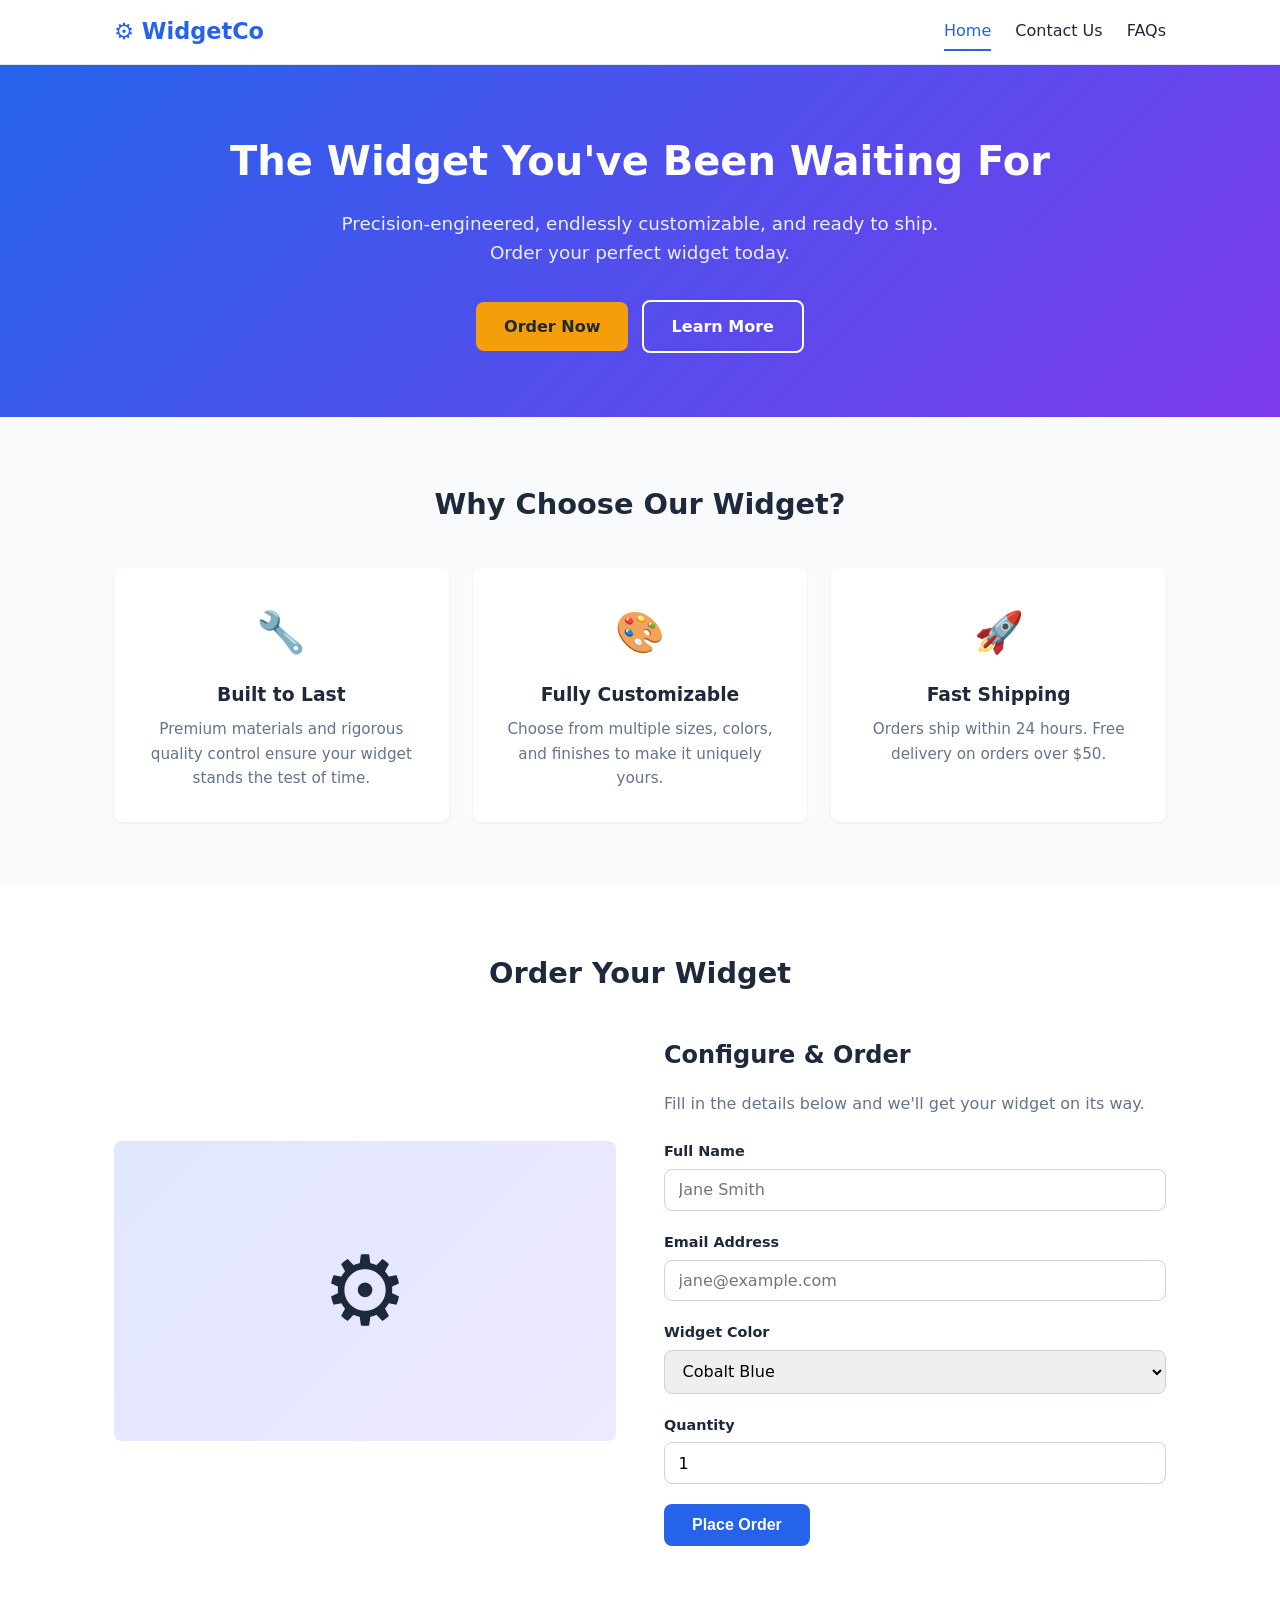
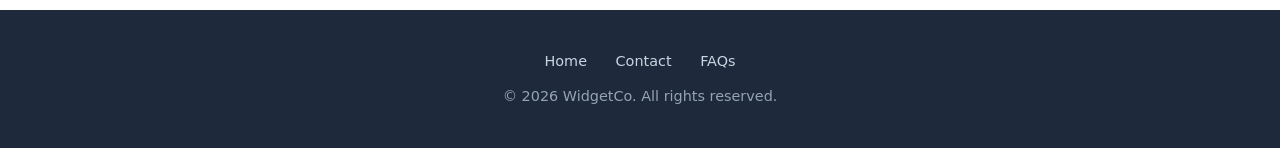
==== index.html @ 50bd6130 "first post" ====
<!DOCTYPE html>
<html lang="en">
<head>
  <meta charset="UTF-8">
  <meta name="viewport" content="width=device-width, initial-scale=1.0">
  <title>WidgetCo — Order Your Widget</title>
  <link rel="stylesheet" href="styles.css">
</head>
<body>

  <!-- Header -->
  <header>
    <div class="container">
      <span class="logo">⚙️ WidgetCo</span>
      <button class="nav-toggle" aria-label="Toggle navigation" onclick="document.querySelector('nav').classList.toggle('open')">☰</button>
      <nav>
        <a href="index.html" class="active">Home</a>
        <a href="contact.html">Contact Us</a>
        <a href="faq.html">FAQs</a>
      </nav>
    </div>
  </header>

  <!-- Hero -->
  <section class="hero">
    <div class="container">
      <h1>The Widget You've Been Waiting For</h1>
      <p>Precision-engineered, endlessly customizable, and ready to ship. Order your perfect widget today.</p>
      <a href="#order" class="btn btn-primary">Order Now</a>
      <a href="faq.html" class="btn btn-outline" style="margin-left:.5rem;">Learn More</a>
    </div>
  </section>

  <!-- Features -->
  <section class="section">
    <div class="container">
      <h2 class="section-title">Why Choose Our Widget?</h2>
      <div class="cards">
        <div class="card">
          <div class="icon">🔧</div>
          <h3>Built to Last</h3>
          <p>Premium materials and rigorous quality control ensure your widget stands the test of time.</p>
        </div>
        <div class="card">
          <div class="icon">🎨</div>
          <h3>Fully Customizable</h3>
          <p>Choose from multiple sizes, colors, and finishes to make it uniquely yours.</p>
        </div>
        <div class="card">
          <div class="icon">🚀</div>
          <h3>Fast Shipping</h3>
          <p>Orders ship within 24 hours. Free delivery on orders over $50.</p>
        </div>
      </div>
    </div>
  </section>

  <!-- Order Section -->
  <section class="order-section" id="order">
    <div class="container">
      <h2 class="section-title">Order Your Widget</h2>
      <div class="order-grid">
        <div class="widget-preview">⚙️</div>
        <div class="order-form">
          <h2>Configure &amp; Order</h2>
          <p>Fill in the details below and we'll get your widget on its way.</p>
          <form id="orderForm" onsubmit="handleOrder(event)">
            <div class="form-group">
              <label for="name">Full Name</label>
              <input type="text" id="name" name="name" required placeholder="Jane Smith">
            </div>
            <div class="form-group">
              <label for="email">Email Address</label>
              <input type="email" id="email" name="email" required placeholder="jane@example.com">
            </div>
            <div class="form-group">
              <label for="color">Widget Color</label>
              <select id="color" name="color">
                <option value="blue">Cobalt Blue</option>
                <option value="red">Ruby Red</option>
                <option value="green">Emerald Green</option>
                <option value="black">Midnight Black</option>
              </select>
            </div>
            <div class="form-group">
              <label for="qty">Quantity</label>
              <input type="number" id="qty" name="qty" min="1" max="100" value="1" required>
            </div>
            <button type="submit" class="btn btn-submit">Place Order</button>
            <div class="success-msg" id="orderSuccess">🎉 Order placed! Check your email for confirmation.</div>
          </form>
        </div>
      </div>
    </div>
  </section>

  <!-- Footer -->
  <footer>
    <div class="container">
      <div class="footer-links">
        <a href="index.html">Home</a>
        <a href="contact.html">Contact</a>
        <a href="faq.html">FAQs</a>
      </div>
      <p>&copy; 2026 WidgetCo. All rights reserved.</p>
    </div>
  </footer>

  <script>
    function handleOrder(e) {
      e.preventDefault();
      document.getElementById('orderSuccess').style.display = 'block';
      e.target.reset();
    }
  </script>
</body>
</html>
---- styles.css ----
/* ===== Reset & Base ===== */
*, *::before, *::after { box-sizing: border-box; margin: 0; padding: 0; }

:root {
  --primary: #2563eb;
  --primary-dark: #1d4ed8;
  --accent: #f59e0b;
  --bg: #f8fafc;
  --surface: #ffffff;
  --text: #1e293b;
  --text-muted: #64748b;
  --radius: 8px;
}

body {
  font-family: 'Segoe UI', system-ui, -apple-system, sans-serif;
  color: var(--text);
  background: var(--bg);
  line-height: 1.6;
}

a { color: var(--primary); text-decoration: none; }
a:hover { text-decoration: underline; }

img { max-width: 100%; display: block; }

/* ===== Layout ===== */
.container { max-width: 1100px; margin: 0 auto; padding: 0 1.5rem; }

/* ===== Header / Nav ===== */
header {
  background: var(--surface);
  border-bottom: 1px solid #e2e8f0;
  position: sticky;
  top: 0;
  z-index: 100;
}

header .container {
  display: flex;
  align-items: center;
  justify-content: space-between;
  height: 64px;
}

.logo {
  font-size: 1.4rem;
  font-weight: 700;
  color: var(--primary);
}

nav { display: flex; gap: 1.5rem; align-items: center; }

nav a {
  font-weight: 500;
  color: var(--text);
  padding: 0.3rem 0;
  border-bottom: 2px solid transparent;
  transition: border-color 0.2s;
}

nav a:hover,
nav a.active {
  border-color: var(--primary);
  color: var(--primary);
  text-decoration: none;
}

/* Mobile nav toggle */
.nav-toggle { display: none; background: none; border: none; font-size: 1.6rem; cursor: pointer; }

@media (max-width: 640px) {
  .nav-toggle { display: block; }
  nav {
    display: none;
    flex-direction: column;
    position: absolute;
    top: 64px;
    left: 0;
    right: 0;
    background: var(--surface);
    padding: 1rem 1.5rem;
    border-bottom: 1px solid #e2e8f0;
  }
  nav.open { display: flex; }
}

/* ===== Hero ===== */
.hero {
  text-align: center;
  padding: 4rem 1.5rem;
  background: linear-gradient(135deg, var(--primary), #7c3aed);
  color: #fff;
}

.hero h1 { font-size: 2.5rem; margin-bottom: 1rem; }
.hero p  { font-size: 1.15rem; max-width: 600px; margin: 0 auto 2rem; opacity: 0.9; }

/* ===== Buttons ===== */
.btn {
  display: inline-block;
  padding: 0.75rem 1.75rem;
  border-radius: var(--radius);
  font-weight: 600;
  font-size: 1rem;
  cursor: pointer;
  border: none;
  transition: background 0.2s, transform 0.1s;
}

.btn:hover { transform: translateY(-1px); text-decoration: none; }

.btn-primary { background: var(--accent); color: #1e293b; }
.btn-primary:hover { background: #d97706; }

.btn-outline {
  background: transparent;
  border: 2px solid #fff;
  color: #fff;
}
.btn-outline:hover { background: rgba(255,255,255,0.15); }

.btn-submit { background: var(--primary); color: #fff; }
.btn-submit:hover { background: var(--primary-dark); }

/* ===== Features / Cards ===== */
.section { padding: 4rem 0; }
.section-title { text-align: center; font-size: 1.8rem; margin-bottom: 2.5rem; }

.cards {
  display: grid;
  grid-template-columns: repeat(auto-fit, minmax(280px, 1fr));
  gap: 1.5rem;
}

.card {
  background: var(--surface);
  border-radius: var(--radius);
  padding: 2rem;
  box-shadow: 0 1px 3px rgba(0,0,0,0.08);
  text-align: center;
}

.card .icon { font-size: 2.5rem; margin-bottom: 1rem; }
.card h3 { margin-bottom: 0.5rem; }
.card p  { color: var(--text-muted); font-size: 0.95rem; }

/* ===== Order Section ===== */
.order-section {
  background: var(--surface);
  padding: 4rem 0;
}

.order-grid {
  display: grid;
  grid-template-columns: 1fr 1fr;
  gap: 3rem;
  align-items: center;
}

@media (max-width: 768px) { .order-grid { grid-template-columns: 1fr; } }

.widget-preview {
  background: linear-gradient(135deg, #e0e7ff, #ede9fe);
  border-radius: var(--radius);
  display: flex;
  align-items: center;
  justify-content: center;
  min-height: 300px;
  font-size: 6rem;
}

.order-form h2 { margin-bottom: 1rem; }
.order-form p  { color: var(--text-muted); margin-bottom: 1.5rem; }

/* ===== Forms ===== */
.form-group { margin-bottom: 1.25rem; }

.form-group label {
  display: block;
  font-weight: 600;
  margin-bottom: 0.35rem;
  font-size: 0.9rem;
}

.form-group input,
.form-group select,
.form-group textarea {
  width: 100%;
  padding: 0.65rem 0.85rem;
  border: 1px solid #cbd5e1;
  border-radius: var(--radius);
  font-size: 1rem;
  font-family: inherit;
  transition: border-color 0.2s;
}

.form-group input:focus,
.form-group select:focus,
.form-group textarea:focus {
  outline: none;
  border-color: var(--primary);
  box-shadow: 0 0 0 3px rgba(37,99,235,0.15);
}

textarea { resize: vertical; }

/* ===== FAQ ===== */
.faq-list { max-width: 750px; margin: 0 auto; }

.faq-item {
  background: var(--surface);
  border-radius: var(--radius);
  margin-bottom: 0.75rem;
  box-shadow: 0 1px 3px rgba(0,0,0,0.06);
  overflow: hidden;
}

.faq-question {
  width: 100%;
  background: none;
  border: none;
  padding: 1.15rem 1.5rem;
  font-size: 1rem;
  font-weight: 600;
  text-align: left;
  cursor: pointer;
  display: flex;
  justify-content: space-between;
  align-items: center;
  font-family: inherit;
  color: var(--text);
}

.faq-question:hover { color: var(--primary); }

.faq-question .arrow {
  transition: transform 0.25s;
  font-size: 1.2rem;
}

.faq-item.open .faq-question .arrow { transform: rotate(180deg); }

.faq-answer {
  max-height: 0;
  overflow: hidden;
  transition: max-height 0.3s ease;
}

.faq-answer-inner {
  padding: 0 1.5rem 1.25rem;
  color: var(--text-muted);
  line-height: 1.7;
}

/* ===== Contact ===== */
.contact-grid {
  display: grid;
  grid-template-columns: 1fr 1fr;
  gap: 3rem;
}

@media (max-width: 768px) { .contact-grid { grid-template-columns: 1fr; } }

.contact-info h2 { margin-bottom: 1rem; }
.contact-info p  { color: var(--text-muted); margin-bottom: 1.5rem; }

.contact-detail {
  display: flex;
  align-items: center;
  gap: 0.75rem;
  margin-bottom: 1rem;
  font-size: 0.95rem;
}

.contact-detail .icon { font-size: 1.3rem; }

/* ===== Footer ===== */
footer {
  background: #1e293b;
  color: #94a3b8;
  padding: 2.5rem 0;
  text-align: center;
  font-size: 0.9rem;
}

footer a { color: #cbd5e1; }
footer .footer-links { margin-bottom: 0.75rem; }
footer .footer-links a { margin: 0 0.75rem; }

/* ===== Utility ===== */
.text-center { text-align: center; }
.mt-1 { margin-top: 0.5rem; }
.mt-2 { margin-top: 1rem; }
.mt-3 { margin-top: 1.5rem; }
.success-msg {
  display: none;
  background: #dcfce7;
  color: #166534;
  padding: 1rem;
  border-radius: var(--radius);
  margin-top: 1rem;
  text-align: center;
}
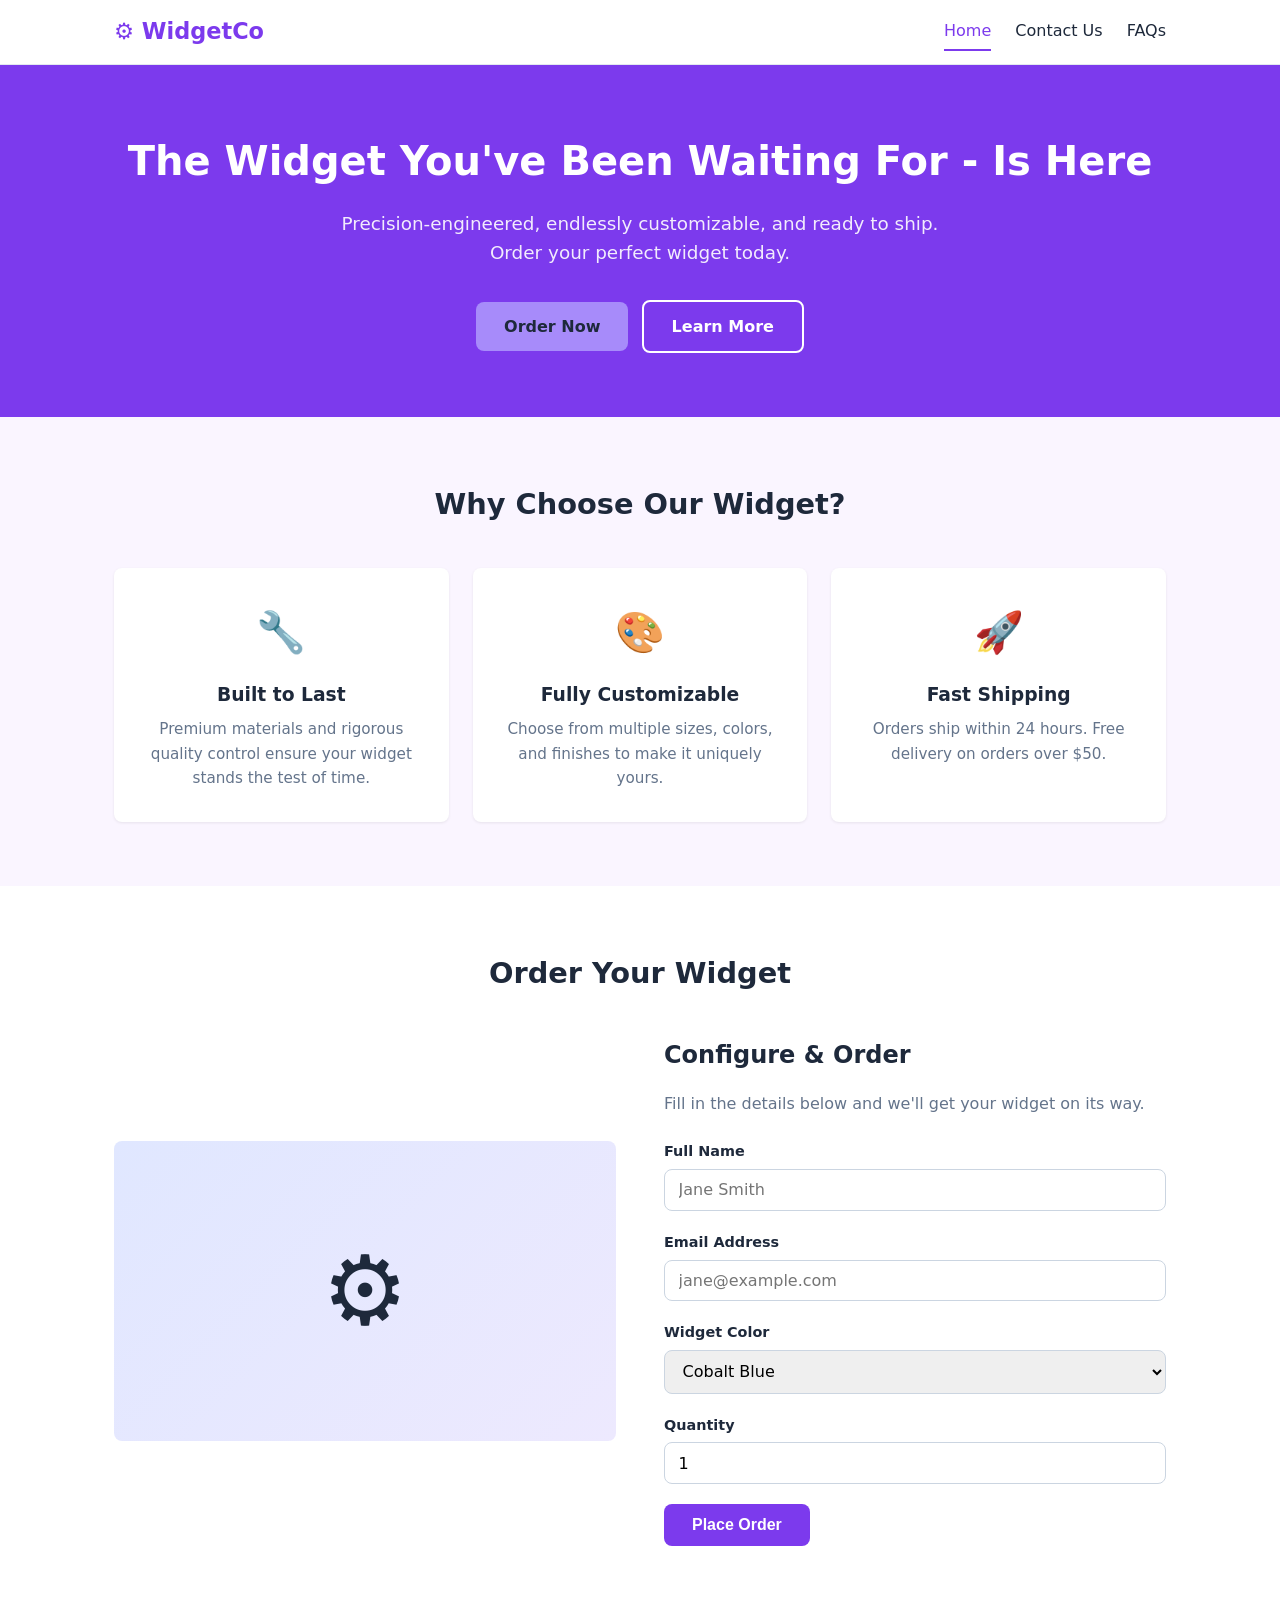
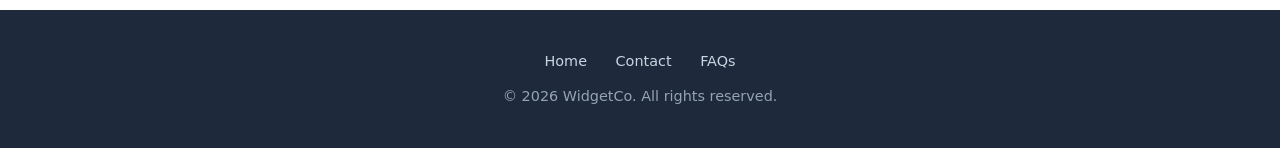
==== commit 0ec4ab65: "purple" ====
--- a/index.html
+++ b/index.html
@@ -24,7 +24,7 @@
   <!-- Hero -->
   <section class="hero">
     <div class="container">
-      <h1>The Widget You've Been Waiting For</h1>
+      <h1>The Widget You've Been Waiting For - Is Here</h1>
       <p>Precision-engineered, endlessly customizable, and ready to ship. Order your perfect widget today.</p>
       <a href="#order" class="btn btn-primary">Order Now</a>
       <a href="faq.html" class="btn btn-outline" style="margin-left:.5rem;">Learn More</a>
--- a/styles.css
+++ b/styles.css
@@ -2,10 +2,10 @@
 *, *::before, *::after { box-sizing: border-box; margin: 0; padding: 0; }
 
 :root {
-  --primary: #2563eb;
-  --primary-dark: #1d4ed8;
-  --accent: #f59e0b;
-  --bg: #f8fafc;
+  --primary: #7c3aed;
+  --primary-dark: #6d28d9;
+  --accent: #a78bfa;
+  --bg: #faf5ff;
   --surface: #ffffff;
   --text: #1e293b;
   --text-muted: #64748b;
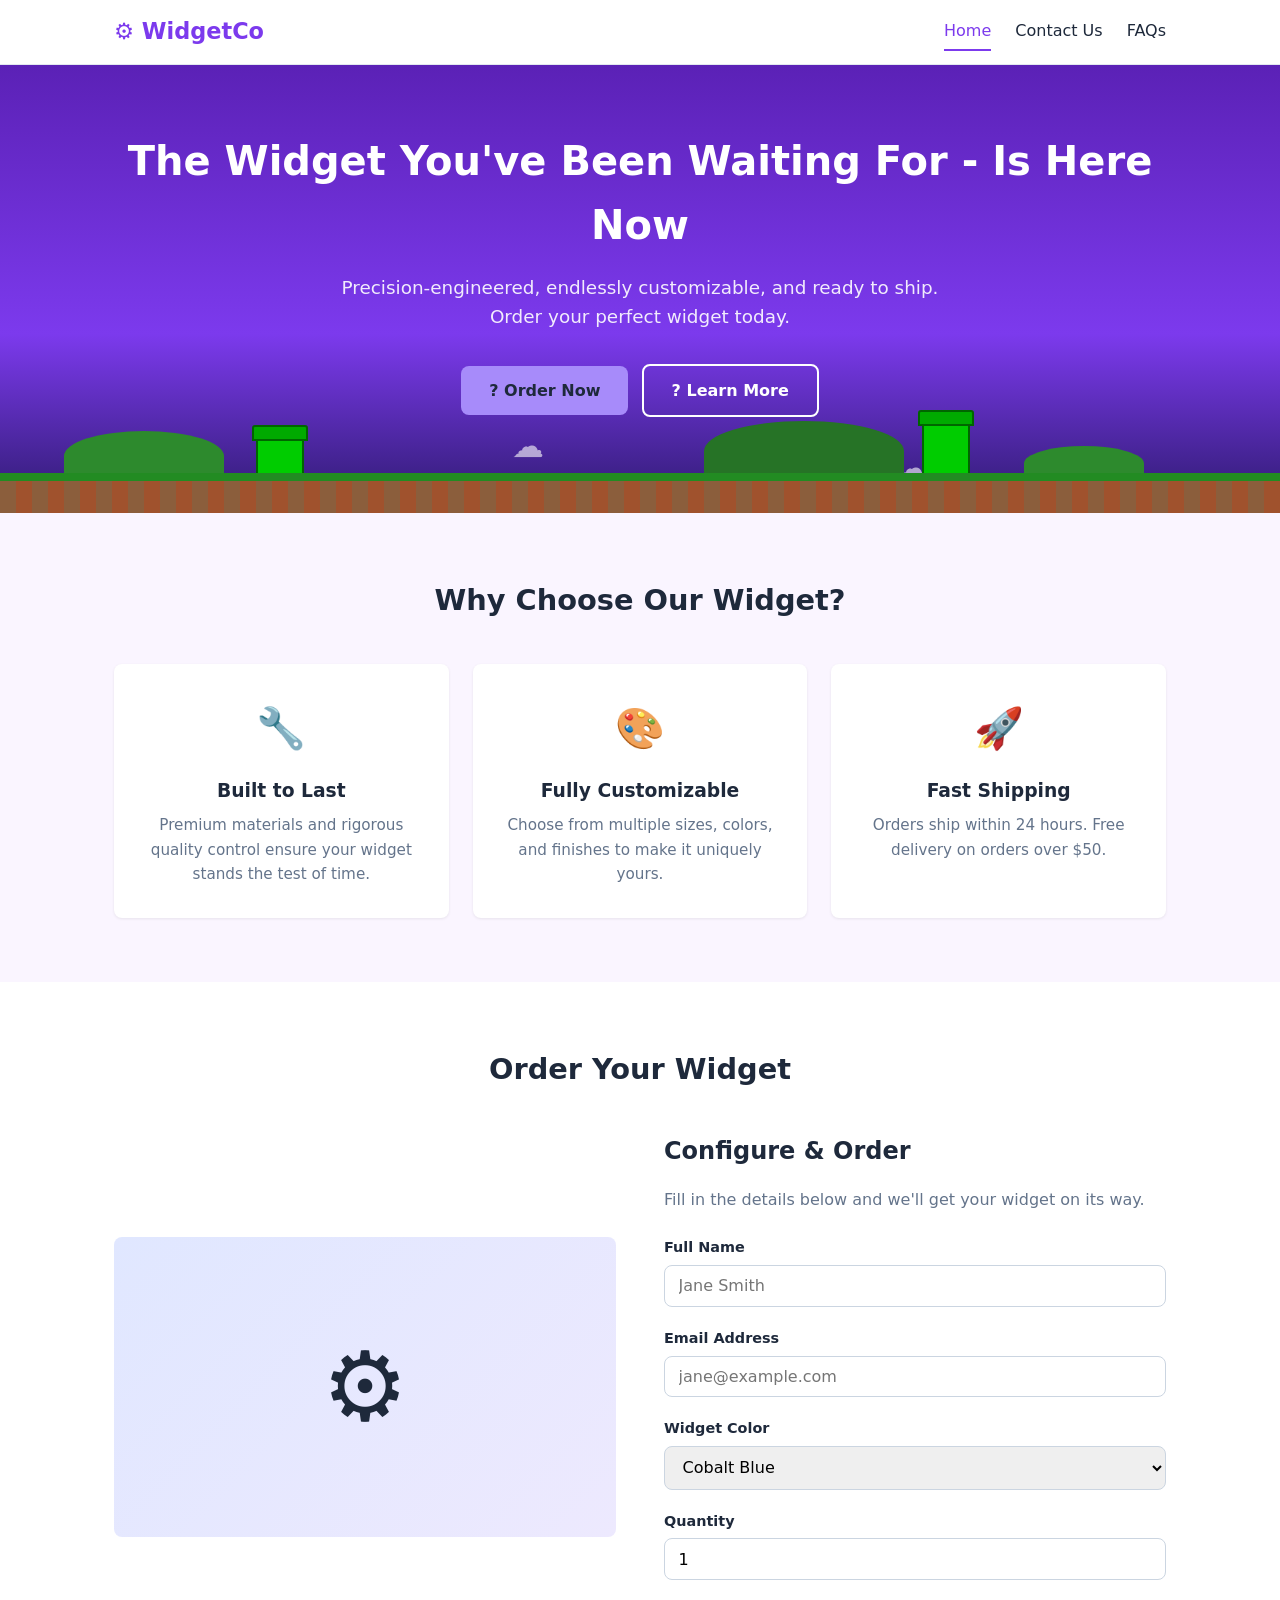
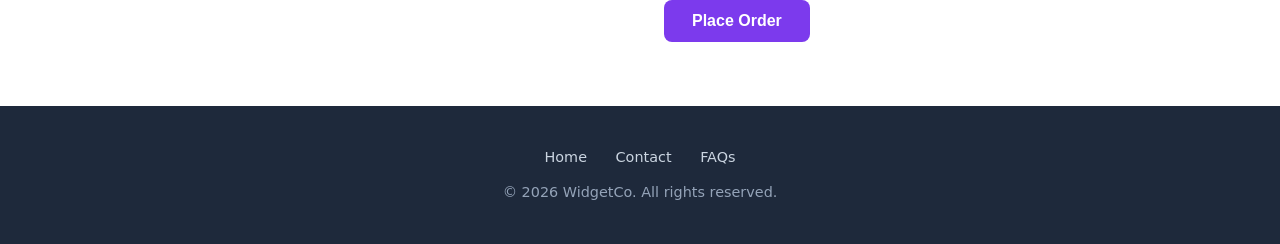
==== commit 437a6912: "mario change" ====
--- a/index.html
+++ b/index.html
@@ -22,13 +22,99 @@
   </header>
 
   <!-- Hero -->
-  <section class="hero">
-    <div class="container">
-      <h1>The Widget You've Been Waiting For - Is Here</h1>
+  <section class="hero" id="heroSection">
+    <div class="container" style="position:relative;z-index:2;">
+      <h1>The Widget You've Been Waiting For - Is Here Now</h1>
       <p>Precision-engineered, endlessly customizable, and ready to ship. Order your perfect widget today.</p>
-      <a href="#order" class="btn btn-primary">Order Now</a>
-      <a href="faq.html" class="btn btn-outline" style="margin-left:.5rem;">Learn More</a>
-    </div>
+      <a href="#order" class="btn btn-primary mario-btn" id="btnOrder">? Order Now</a>
+      <a href="faq.html" class="btn btn-outline mario-btn" id="btnLearn" style="margin-left:.5rem;">? Learn More</a>
+    </div>
+
+    <!-- Skyline elements -->
+    <div class="mario-skyline">
+      <!-- Clouds -->
+      <span class="mario-cloud" style="top:20px;left:10%;">☁️</span>
+      <span class="mario-cloud" style="top:8px;left:40%;animation-delay:-7s;">☁️</span>
+      <span class="mario-cloud" style="top:30px;left:70%;animation-delay:-13s;">☁️</span>
+
+      <!-- Hills -->
+      <div class="mario-hill" style="left:5%;width:160px;height:50px;background:#2d8a2d;"></div>
+      <div class="mario-hill" style="left:55%;width:200px;height:60px;background:#267326;"></div>
+      <div class="mario-hill" style="left:80%;width:120px;height:35px;background:#2d8a2d;"></div>
+
+      <!-- Pipes -->
+      <div class="mario-pipe" style="left:20%;">
+        <div class="mario-pipe-top"></div>
+        <div class="mario-pipe-body"></div>
+      </div>
+      <div class="mario-pipe" style="left:72%;">
+        <div class="mario-pipe-top"></div>
+        <div class="mario-pipe-body" style="height:55px;"></div>
+      </div>
+
+      <!-- Ground -->
+      <div class="mario-ground"></div>
+    </div>
+
+    <!-- Mario sprite (pixel art via inline SVG) -->
+    <svg id="mario" viewBox="0 0 16 20" xmlns="http://www.w3.org/2000/svg" style="left:-100px;">
+      <!-- Hat -->
+      <rect x="3" y="0" width="9" height="1" fill="#e00"/>
+      <rect x="2" y="1" width="12" height="1" fill="#e00"/>
+      <rect x="2" y="2" width="12" height="1" fill="#e00"/>
+      <!-- Face -->
+      <rect x="2" y="3" width="3" height="1" fill="#8B5E3C"/>
+      <rect x="5" y="3" width="2" height="1" fill="#fdcba0"/>
+      <rect x="7" y="3" width="1" height="1" fill="#8B5E3C"/>
+      <rect x="8" y="3" width="3" height="1" fill="#fdcba0"/>
+      <rect x="1" y="4" width="1" height="1" fill="#8B5E3C"/>
+      <rect x="2" y="4" width="1" height="1" fill="#fdcba0"/>
+      <rect x="3" y="4" width="1" height="1" fill="#8B5E3C"/>
+      <rect x="4" y="4" width="3" height="1" fill="#fdcba0"/>
+      <rect x="7" y="4" width="1" height="1" fill="#8B5E3C"/>
+      <rect x="8" y="4" width="3" height="1" fill="#fdcba0"/>
+      <rect x="11" y="4" width="1" height="1" fill="#fdcba0"/>
+      <rect x="1" y="5" width="1" height="1" fill="#8B5E3C"/>
+      <rect x="2" y="5" width="1" height="1" fill="#fdcba0"/>
+      <rect x="3" y="5" width="2" height="1" fill="#8B5E3C"/>
+      <rect x="5" y="5" width="3" height="1" fill="#fdcba0"/>
+      <rect x="8" y="5" width="3" height="1" fill="#8B5E3C"/>
+      <rect x="11" y="5" width="1" height="1" fill="#fdcba0"/>
+      <rect x="3" y="6" width="7" height="1" fill="#fdcba0"/>
+      <!-- Shirt -->
+      <rect x="2" y="7" width="3" height="1" fill="#e00"/>
+      <rect x="5" y="7" width="2" height="1" fill="#00c"/>
+      <rect x="7" y="7" width="3" height="1" fill="#e00"/>
+      <rect x="1" y="8" width="2" height="1" fill="#e00"/>
+      <rect x="3" y="8" width="1" height="1" fill="#00c"/>
+      <rect x="4" y="8" width="1" height="1" fill="#e00"/>
+      <rect x="5" y="8" width="2" height="1" fill="#00c"/>
+      <rect x="7" y="8" width="1" height="1" fill="#e00"/>
+      <rect x="8" y="8" width="1" height="1" fill="#00c"/>
+      <rect x="9" y="8" width="2" height="1" fill="#e00"/>
+      <rect x="1" y="9" width="1" height="1" fill="#e00"/>
+      <rect x="2" y="9" width="3" height="1" fill="#00c"/>
+      <rect x="5" y="9" width="2" height="1" fill="#e00"/>
+      <rect x="7" y="9" width="3" height="1" fill="#00c"/>
+      <rect x="10" y="9" width="1" height="1" fill="#e00"/>
+      <!-- Overalls -->
+      <rect x="2" y="10" width="2" height="1" fill="#00c"/>
+      <rect x="4" y="10" width="4" height="1" fill="#00c"/>
+      <rect x="8" y="10" width="2" height="1" fill="#00c"/>
+      <rect x="2" y="11" width="8" height="1" fill="#00c"/>
+      <rect x="3" y="12" width="3" height="1" fill="#00c"/>
+      <rect x="7" y="12" width="3" height="1" fill="#00c"/>
+      <!-- Overalls bottom / legs -->
+      <rect x="2" y="13" width="3" height="1" fill="#00c"/>
+      <rect x="8" y="13" width="3" height="1" fill="#00c"/>
+      <rect x="2" y="14" width="3" height="1" fill="#00c"/>
+      <rect x="8" y="14" width="3" height="1" fill="#00c"/>
+      <!-- Shoes -->
+      <rect x="1" y="15" width="3" height="1" fill="#8B4513"/>
+      <rect x="9" y="15" width="3" height="1" fill="#8B4513"/>
+      <rect x="0" y="16" width="4" height="1" fill="#8B4513"/>
+      <rect x="9" y="16" width="4" height="1" fill="#8B4513"/>
+    </svg>
   </section>
 
   <!-- Features -->
@@ -112,6 +198,82 @@
       document.getElementById('orderSuccess').style.display = 'block';
       e.target.reset();
     }
+
+    // === Mario Logic ===
+    (function() {
+      const hero = document.getElementById('heroSection');
+      const mario = document.getElementById('mario');
+      const buttons = document.querySelectorAll('.mario-btn');
+      let marioJumping = false;
+
+      // Follow cursor horizontally, stick to ground
+      hero.addEventListener('mousemove', function(e) {
+        const rect = hero.getBoundingClientRect();
+        const x = e.clientX - rect.left - 16; // center the 32px sprite
+        mario.style.left = Math.max(0, Math.min(x, rect.width - 32)) + 'px';
+      });
+
+      // Hide mario when cursor leaves hero
+      hero.addEventListener('mouseleave', function() {
+        mario.style.left = '-100px';
+      });
+
+      // Mario jump + question-block hit on button click
+      buttons.forEach(function(btn) {
+        btn.addEventListener('click', function(e) {
+          if (btn.getAttribute('href') === '#order') {
+            // let default scroll happen
+          } else {
+            e.preventDefault(); // prevent nav so user can see the animation
+            var href = btn.getAttribute('href');
+            setTimeout(function() { window.location.href = href; }, 700);
+          }
+          triggerMarioJump(btn);
+        });
+      });
+
+      function triggerMarioJump(btn) {
+        if (marioJumping) return;
+        marioJumping = true;
+
+        // Position mario under the clicked button
+        var heroRect = hero.getBoundingClientRect();
+        var btnRect = btn.getBoundingClientRect();
+        var centerX = btnRect.left - heroRect.left + btnRect.width / 2 - 16;
+        mario.style.left = centerX + 'px';
+        mario.style.transition = 'left 0.15s ease';
+
+        // Jump!
+        setTimeout(function() {
+          mario.classList.add('jumping');
+        }, 50);
+
+        // Hit the button at peak of jump
+        setTimeout(function() {
+          btn.classList.add('mario-hit');
+          spawnCoin(btn, heroRect);
+        }, 200);
+
+        // Clean up
+        setTimeout(function() {
+          mario.classList.remove('jumping');
+          btn.classList.remove('mario-hit');
+          mario.style.transition = 'left 0.05s linear';
+          marioJumping = false;
+        }, 600);
+      }
+
+      function spawnCoin(btn, heroRect) {
+        var coin = document.createElement('span');
+        coin.className = 'coin-pop';
+        coin.textContent = '🪙';
+        var btnRect = btn.getBoundingClientRect();
+        coin.style.left = (btnRect.left - heroRect.left + btnRect.width / 2 - 10) + 'px';
+        coin.style.top = (btnRect.top - heroRect.top - 20) + 'px';
+        hero.appendChild(coin);
+        setTimeout(function() { coin.remove(); }, 700);
+      }
+    })();
   </script>
 </body>
 </html>
--- a/styles.css
+++ b/styles.css
@@ -88,13 +88,142 @@
 /* ===== Hero ===== */
 .hero {
   text-align: center;
-  padding: 4rem 1.5rem;
-  background: linear-gradient(135deg, var(--primary), #7c3aed);
+  padding: 4rem 1.5rem 6rem;
+  background: linear-gradient(180deg, #5b21b6 0%, #7c3aed 60%, #2d1a6e 100%);
   color: #fff;
-}
-
-.hero h1 { font-size: 2.5rem; margin-bottom: 1rem; }
-.hero p  { font-size: 1.15rem; max-width: 600px; margin: 0 auto 2rem; opacity: 0.9; }
+  position: relative;
+  overflow: hidden;
+  cursor: none;
+}
+
+.hero h1 { font-size: 2.5rem; margin-bottom: 1rem; position: relative; z-index: 2; }
+.hero p  { font-size: 1.15rem; max-width: 600px; margin: 0 auto 2rem; opacity: 0.9; position: relative; z-index: 2; }
+
+/* Mario question-block style buttons */
+.hero .btn {
+  position: relative;
+  z-index: 2;
+  transition: background 0.2s, transform 0.08s;
+}
+.hero .btn.mario-hit {
+  animation: blockBump 0.3s ease;
+}
+@keyframes blockBump {
+  0%   { transform: translateY(0); }
+  30%  { transform: translateY(-12px); }
+  50%  { transform: translateY(-12px); }
+  100% { transform: translateY(0); }
+}
+
+/* Pixel skyline */
+.mario-skyline {
+  position: absolute;
+  bottom: 0;
+  left: 0;
+  width: 100%;
+  height: 100px;
+  z-index: 1;
+  pointer-events: none;
+}
+
+/* Ground */
+.mario-ground {
+  position: absolute;
+  bottom: 0;
+  left: 0;
+  width: 100%;
+  height: 32px;
+  background:
+    repeating-linear-gradient(90deg, #8B5E3C 0px, #8B5E3C 16px, #A0522D 16px, #A0522D 32px);
+  z-index: 3;
+}
+.mario-ground::before {
+  content: '';
+  position: absolute;
+  top: -8px;
+  left: 0;
+  width: 100%;
+  height: 8px;
+  background: #228B22;
+}
+
+/* Brick / pipe decorations */
+.mario-pipe {
+  position: absolute;
+  bottom: 32px;
+  width: 48px;
+  z-index: 2;
+}
+.mario-pipe-top {
+  width: 56px;
+  height: 16px;
+  background: #0a0;
+  border: 2px solid #060;
+  margin-left: -4px;
+  border-radius: 3px 3px 0 0;
+}
+.mario-pipe-body {
+  width: 48px;
+  height: 40px;
+  background: #0c0;
+  border-left: 2px solid #060;
+  border-right: 2px solid #060;
+}
+
+.mario-hill {
+  position: absolute;
+  bottom: 32px;
+  border-radius: 50% 50% 0 0;
+  z-index: 1;
+}
+
+.mario-cloud {
+  position: absolute;
+  z-index: 1;
+  font-size: 2rem;
+  opacity: 0.6;
+  animation: cloudDrift 20s linear infinite;
+  pointer-events: none;
+}
+@keyframes cloudDrift {
+  0%   { transform: translateX(0); }
+  100% { transform: translateX(-150px); }
+}
+
+/* Mario sprite */
+#mario {
+  position: absolute;
+  bottom: 40px;
+  z-index: 10;
+  width: 32px;
+  height: 40px;
+  pointer-events: none;
+  transition: left 0.05s linear;
+  image-rendering: pixelated;
+}
+#mario.jumping {
+  animation: marioJump 0.5s ease;
+}
+@keyframes marioJump {
+  0%   { transform: translateY(0); }
+  35%  { transform: translateY(-120px); }
+  50%  { transform: translateY(-130px); }
+  100% { transform: translateY(0); }
+}
+
+/* Coin that pops out */
+.coin-pop {
+  position: absolute;
+  z-index: 20;
+  font-size: 1.3rem;
+  pointer-events: none;
+  animation: coinFly 0.6s ease forwards;
+}
+@keyframes coinFly {
+  0%   { opacity: 1; transform: translateY(0) scale(1); }
+  60%  { opacity: 1; transform: translateY(-60px) scale(1.2); }
+  100% { opacity: 0; transform: translateY(-80px) scale(0.5); }
+}
 
 /* ===== Buttons ===== */
 .btn {
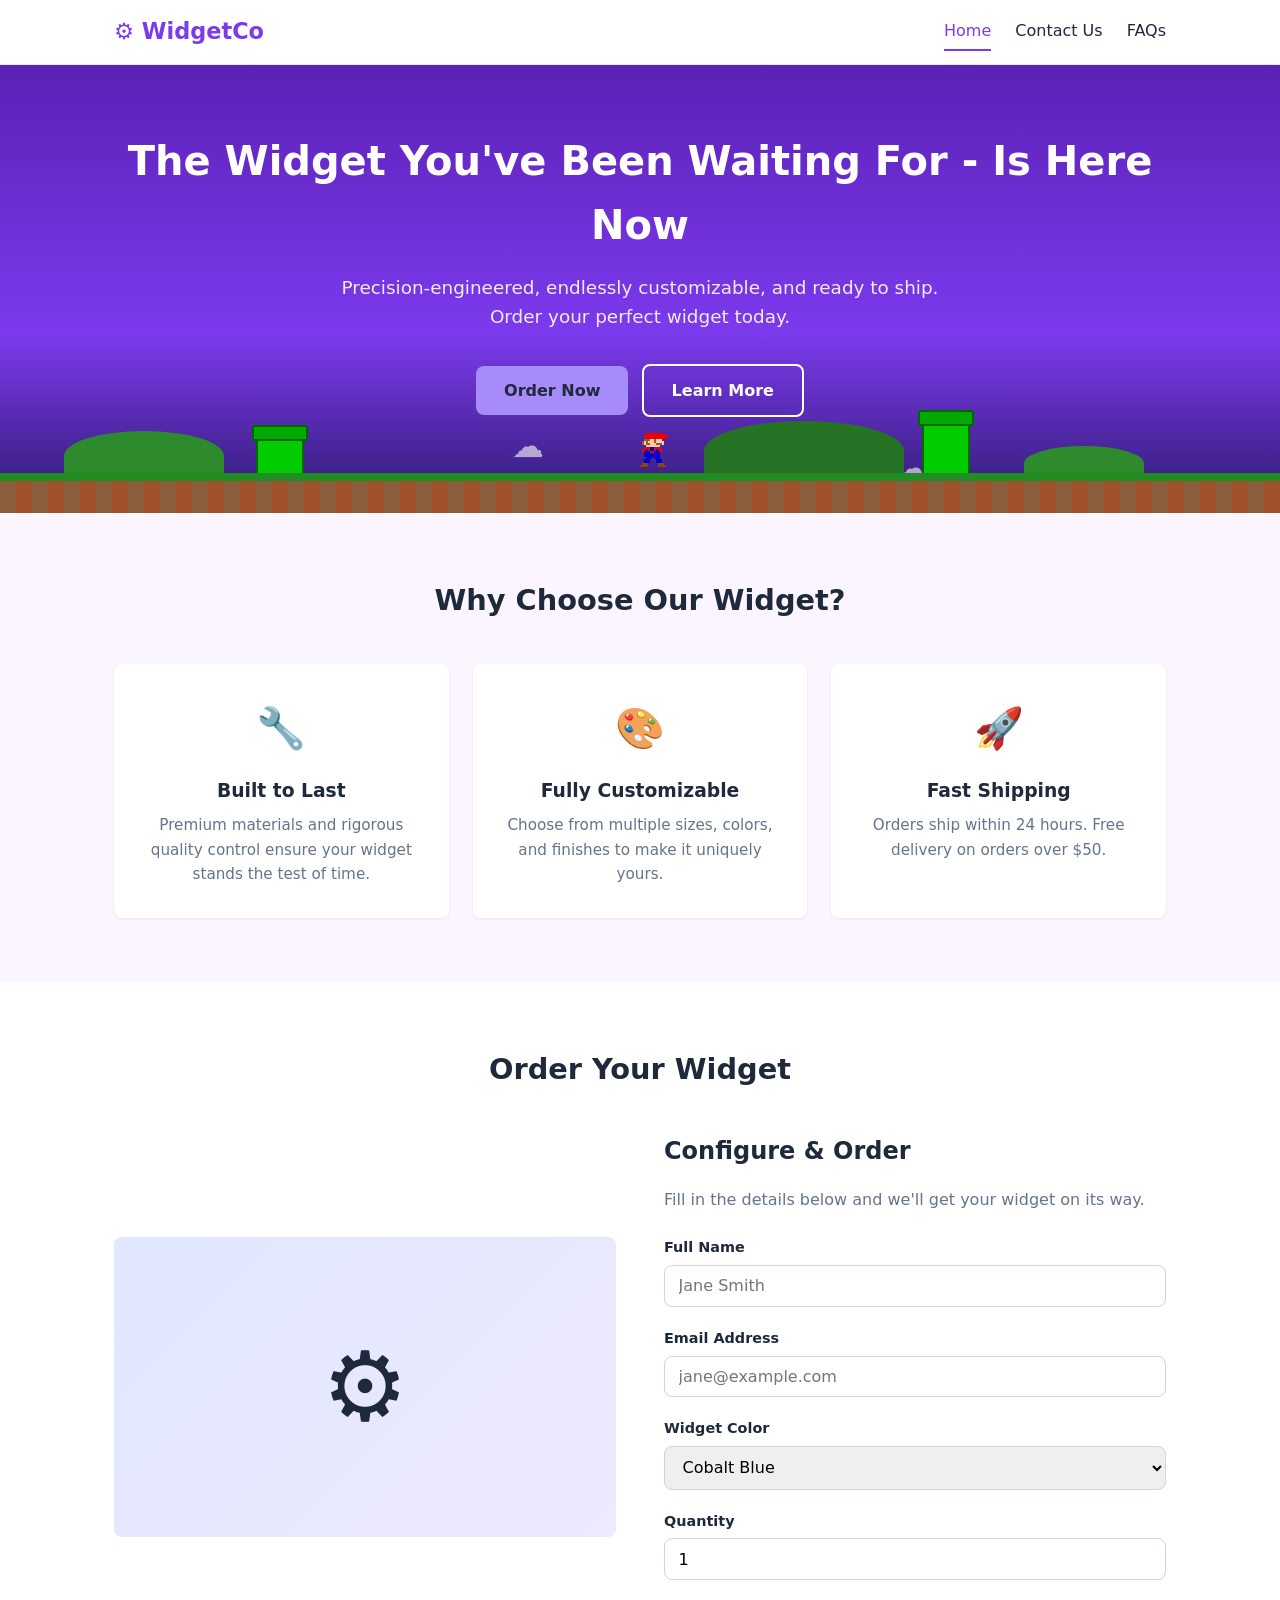
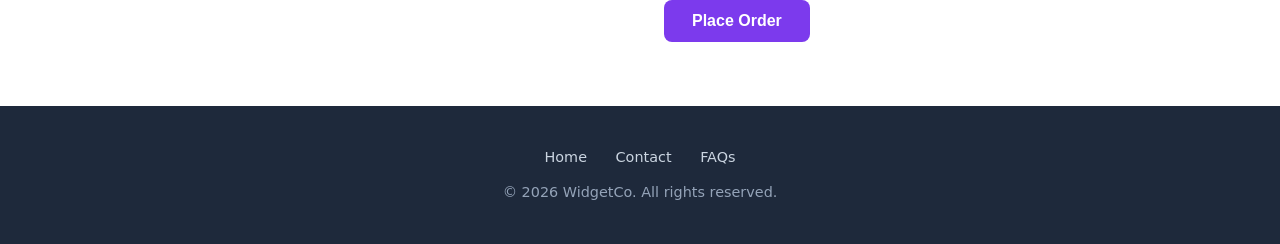
==== commit fba48843: "button changes" ====
--- a/index.html
+++ b/index.html
@@ -26,8 +26,8 @@
     <div class="container" style="position:relative;z-index:2;">
       <h1>The Widget You've Been Waiting For - Is Here Now</h1>
       <p>Precision-engineered, endlessly customizable, and ready to ship. Order your perfect widget today.</p>
-      <a href="#order" class="btn btn-primary mario-btn" id="btnOrder">? Order Now</a>
-      <a href="faq.html" class="btn btn-outline mario-btn" id="btnLearn" style="margin-left:.5rem;">? Learn More</a>
+      <a href="#order" class="btn btn-primary mario-btn" id="btnOrder">Order Now</a>
+      <a href="faq.html" class="btn btn-outline mario-btn" id="btnLearn" style="margin-left:.5rem;">Learn More</a>
     </div>
 
     <!-- Skyline elements -->
@@ -57,7 +57,7 @@
     </div>
 
     <!-- Mario sprite (pixel art via inline SVG) -->
-    <svg id="mario" viewBox="0 0 16 20" xmlns="http://www.w3.org/2000/svg" style="left:-100px;">
+    <svg id="mario" viewBox="0 0 16 20" xmlns="http://www.w3.org/2000/svg">
       <!-- Hat -->
       <rect x="3" y="0" width="9" height="1" fill="#e00"/>
       <rect x="2" y="1" width="12" height="1" fill="#e00"/>
@@ -206,29 +206,28 @@
       const buttons = document.querySelectorAll('.mario-btn');
       let marioJumping = false;
 
-      // Follow cursor horizontally, stick to ground
-      hero.addEventListener('mousemove', function(e) {
-        const rect = hero.getBoundingClientRect();
-        const x = e.clientX - rect.left - 16; // center the 32px sprite
+      // Track cursor globally, show mario in hero aligned to ground
+      var lastX = 0;
+      document.addEventListener('mousemove', function(e) {
+        lastX = e.clientX;
+        var rect = hero.getBoundingClientRect();
+        var x = e.clientX - rect.left - 16;
         mario.style.left = Math.max(0, Math.min(x, rect.width - 32)) + 'px';
-      });
-
-      // Hide mario when cursor leaves hero
-      hero.addEventListener('mouseleave', function() {
-        mario.style.left = '-100px';
       });
 
       // Mario jump + question-block hit on button click
       buttons.forEach(function(btn) {
         btn.addEventListener('click', function(e) {
-          if (btn.getAttribute('href') === '#order') {
-            // let default scroll happen
-          } else {
-            e.preventDefault(); // prevent nav so user can see the animation
-            var href = btn.getAttribute('href');
-            setTimeout(function() { window.location.href = href; }, 700);
-          }
+          e.preventDefault();
           triggerMarioJump(btn);
+          var href = btn.getAttribute('href');
+          setTimeout(function() {
+            if (href.startsWith('#')) {
+              document.querySelector(href).scrollIntoView({ behavior: 'smooth' });
+            } else {
+              window.location.href = href;
+            }
+          }, 700);
         });
       });
 
--- a/styles.css
+++ b/styles.css
@@ -93,7 +93,6 @@
   color: #fff;
   position: relative;
   overflow: hidden;
-  cursor: none;
 }
 
 .hero h1 { font-size: 2.5rem; margin-bottom: 1rem; position: relative; z-index: 2; }
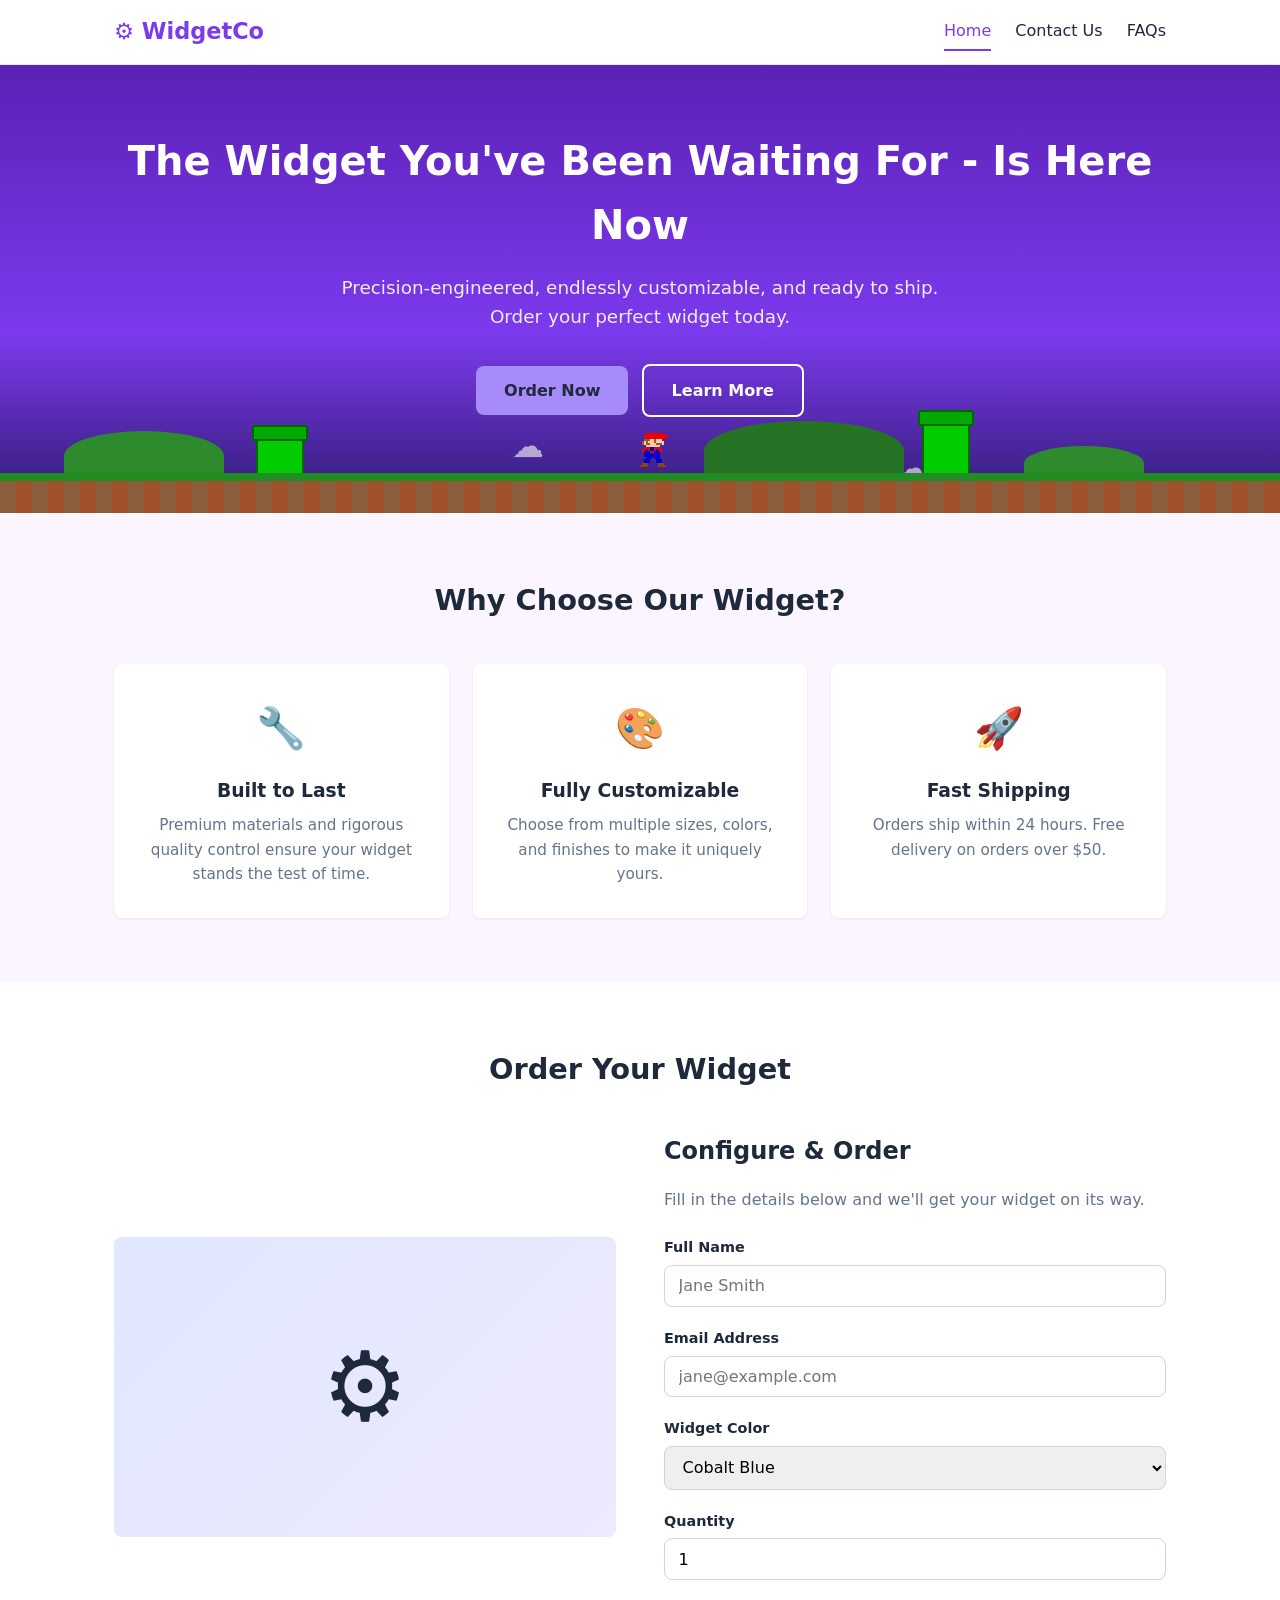
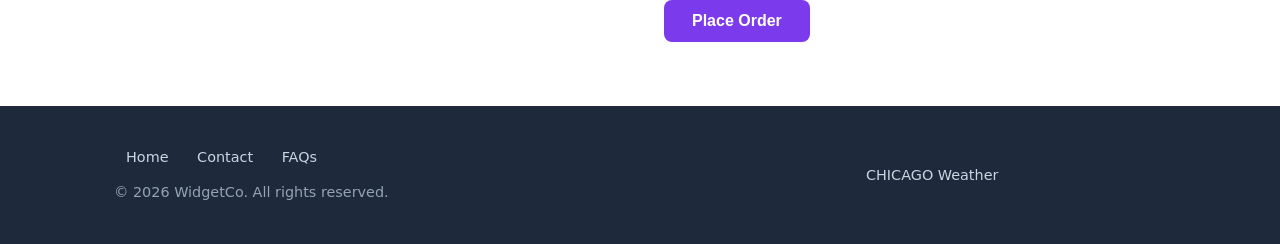
==== commit eee808e6: "weather feature" ====
--- a/index.html
+++ b/index.html
@@ -183,12 +183,20 @@
   <!-- Footer -->
   <footer>
     <div class="container">
-      <div class="footer-links">
-        <a href="index.html">Home</a>
-        <a href="contact.html">Contact</a>
-        <a href="faq.html">FAQs</a>
-      </div>
-      <p>&copy; 2026 WidgetCo. All rights reserved.</p>
+      <div class="footer-grid">
+        <div class="footer-left">
+          <div class="footer-links">
+            <a href="index.html">Home</a>
+            <a href="contact.html">Contact</a>
+            <a href="faq.html">FAQs</a>
+          </div>
+          <p>&copy; 2026 WidgetCo. All rights reserved.</p>
+        </div>
+        <div class="footer-weather">
+          <a class="weatherwidget-io" href="https://forecast7.com/en/41d88n87d63/chicago/?unit=us" data-label_1="CHICAGO" data-label_2="Weather" data-days="5" data-theme="dark">CHICAGO Weather</a>
+          <script>!function(d,s,id){var js,fjs=d.getElementsByTagName(s)[0];if(!d.getElementById(id)){js=d.createElement(s);js.id=id;js.src='https://weatherwidget.io/js/widget.min.js';fjs.parentNode.insertBefore(js,fjs);}}(document,'script','weatherwidget-io-js');</script>
+        </div>
+      </div>
     </div>
   </footer>
 
--- a/styles.css
+++ b/styles.css
@@ -408,13 +408,36 @@
   background: #1e293b;
   color: #94a3b8;
   padding: 2.5rem 0;
-  text-align: center;
   font-size: 0.9rem;
 }
 
 footer a { color: #cbd5e1; }
 footer .footer-links { margin-bottom: 0.75rem; }
 footer .footer-links a { margin: 0 0.75rem; }
+
+.footer-grid {
+  display: flex;
+  align-items: center;
+  justify-content: space-between;
+  gap: 2rem;
+}
+
+.footer-left { text-align: left; }
+
+.footer-weather {
+  flex-shrink: 0;
+  width: 300px;
+  max-width: 100%;
+}
+
+@media (max-width: 640px) {
+  .footer-grid {
+    flex-direction: column;
+    text-align: center;
+  }
+  .footer-left { text-align: center; }
+  .footer-weather { width: 100%; }
+}
 
 /* ===== Utility ===== */
 .text-center { text-align: center; }
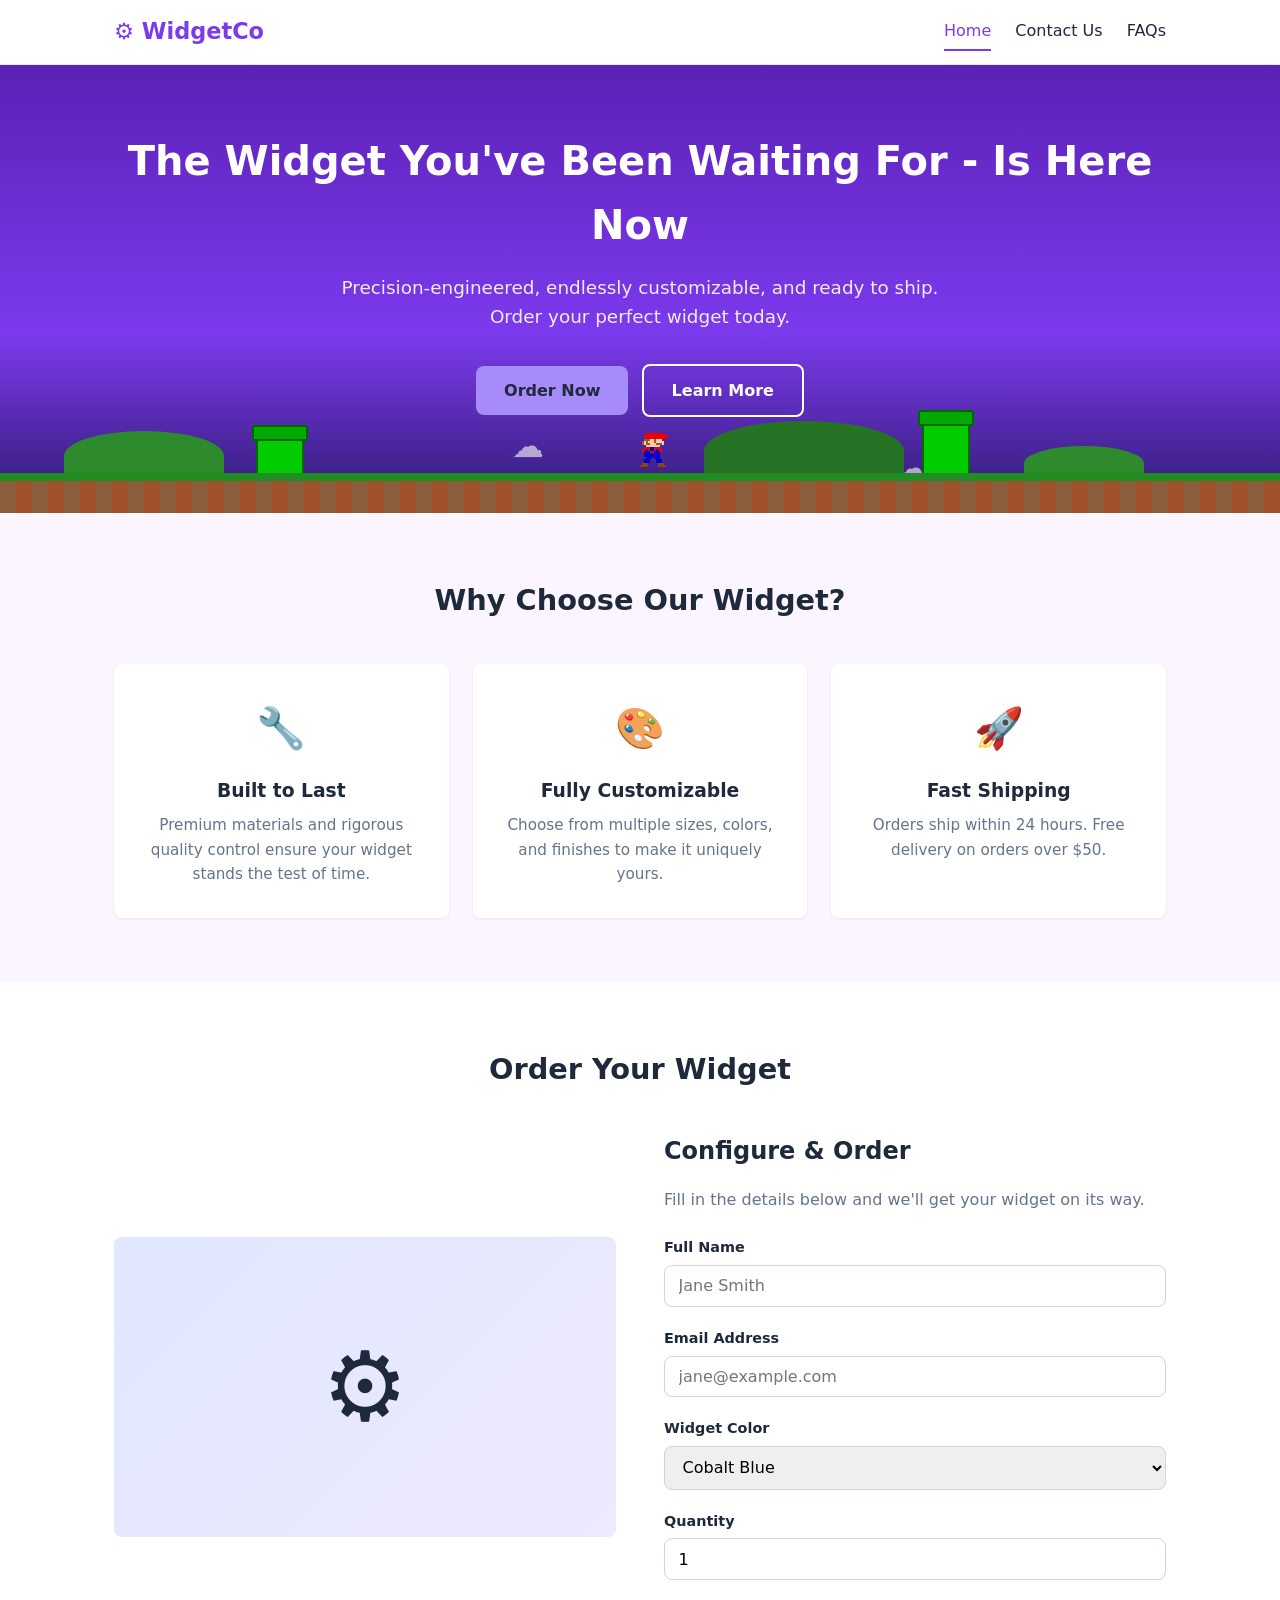
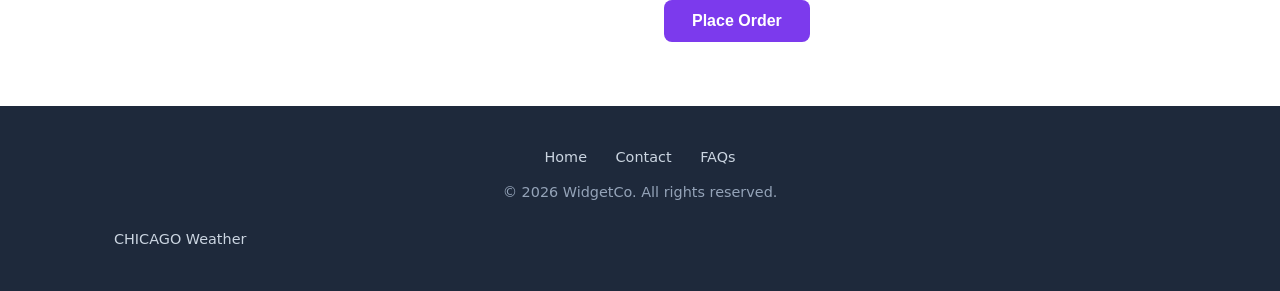
==== commit 116de710: "weather horizontal" ====
--- a/index.html
+++ b/index.html
@@ -183,7 +183,7 @@
   <!-- Footer -->
   <footer>
     <div class="container">
-      <div class="footer-grid">
+      <div class="footer-top">
         <div class="footer-left">
           <div class="footer-links">
             <a href="index.html">Home</a>
@@ -192,10 +192,10 @@
           </div>
           <p>&copy; 2026 WidgetCo. All rights reserved.</p>
         </div>
-        <div class="footer-weather">
-          <a class="weatherwidget-io" href="https://forecast7.com/en/41d88n87d63/chicago/?unit=us" data-label_1="CHICAGO" data-label_2="Weather" data-days="5" data-theme="dark">CHICAGO Weather</a>
-          <script>!function(d,s,id){var js,fjs=d.getElementsByTagName(s)[0];if(!d.getElementById(id)){js=d.createElement(s);js.id=id;js.src='https://weatherwidget.io/js/widget.min.js';fjs.parentNode.insertBefore(js,fjs);}}(document,'script','weatherwidget-io-js');</script>
-        </div>
+      </div>
+      <div class="footer-weather">
+        <a class="weatherwidget-io" href="https://forecast7.com/en/41d88n87d63/chicago/?unit=us" data-label_1="CHICAGO" data-label_2="Weather" data-days="5" data-theme="dark">CHICAGO Weather</a>
+        <script>!function(d,s,id){var js,fjs=d.getElementsByTagName(s)[0];if(!d.getElementById(id)){js=d.createElement(s);js.id=id;js.src='https://weatherwidget.io/js/widget.min.js';fjs.parentNode.insertBefore(js,fjs);}}(document,'script','weatherwidget-io-js');</script>
       </div>
     </div>
   </footer>
--- a/styles.css
+++ b/styles.css
@@ -415,26 +415,20 @@
 footer .footer-links { margin-bottom: 0.75rem; }
 footer .footer-links a { margin: 0 0.75rem; }
 
-.footer-grid {
+.footer-top {
   display: flex;
   align-items: center;
-  justify-content: space-between;
-  gap: 2rem;
-}
-
-.footer-left { text-align: left; }
+  justify-content: center;
+  margin-bottom: 1.5rem;
+}
+
+.footer-left { text-align: center; }
 
 .footer-weather {
-  flex-shrink: 0;
-  width: 300px;
-  max-width: 100%;
+  width: 100%;
 }
 
 @media (max-width: 640px) {
-  .footer-grid {
-    flex-direction: column;
-    text-align: center;
-  }
   .footer-left { text-align: center; }
   .footer-weather { width: 100%; }
 }
